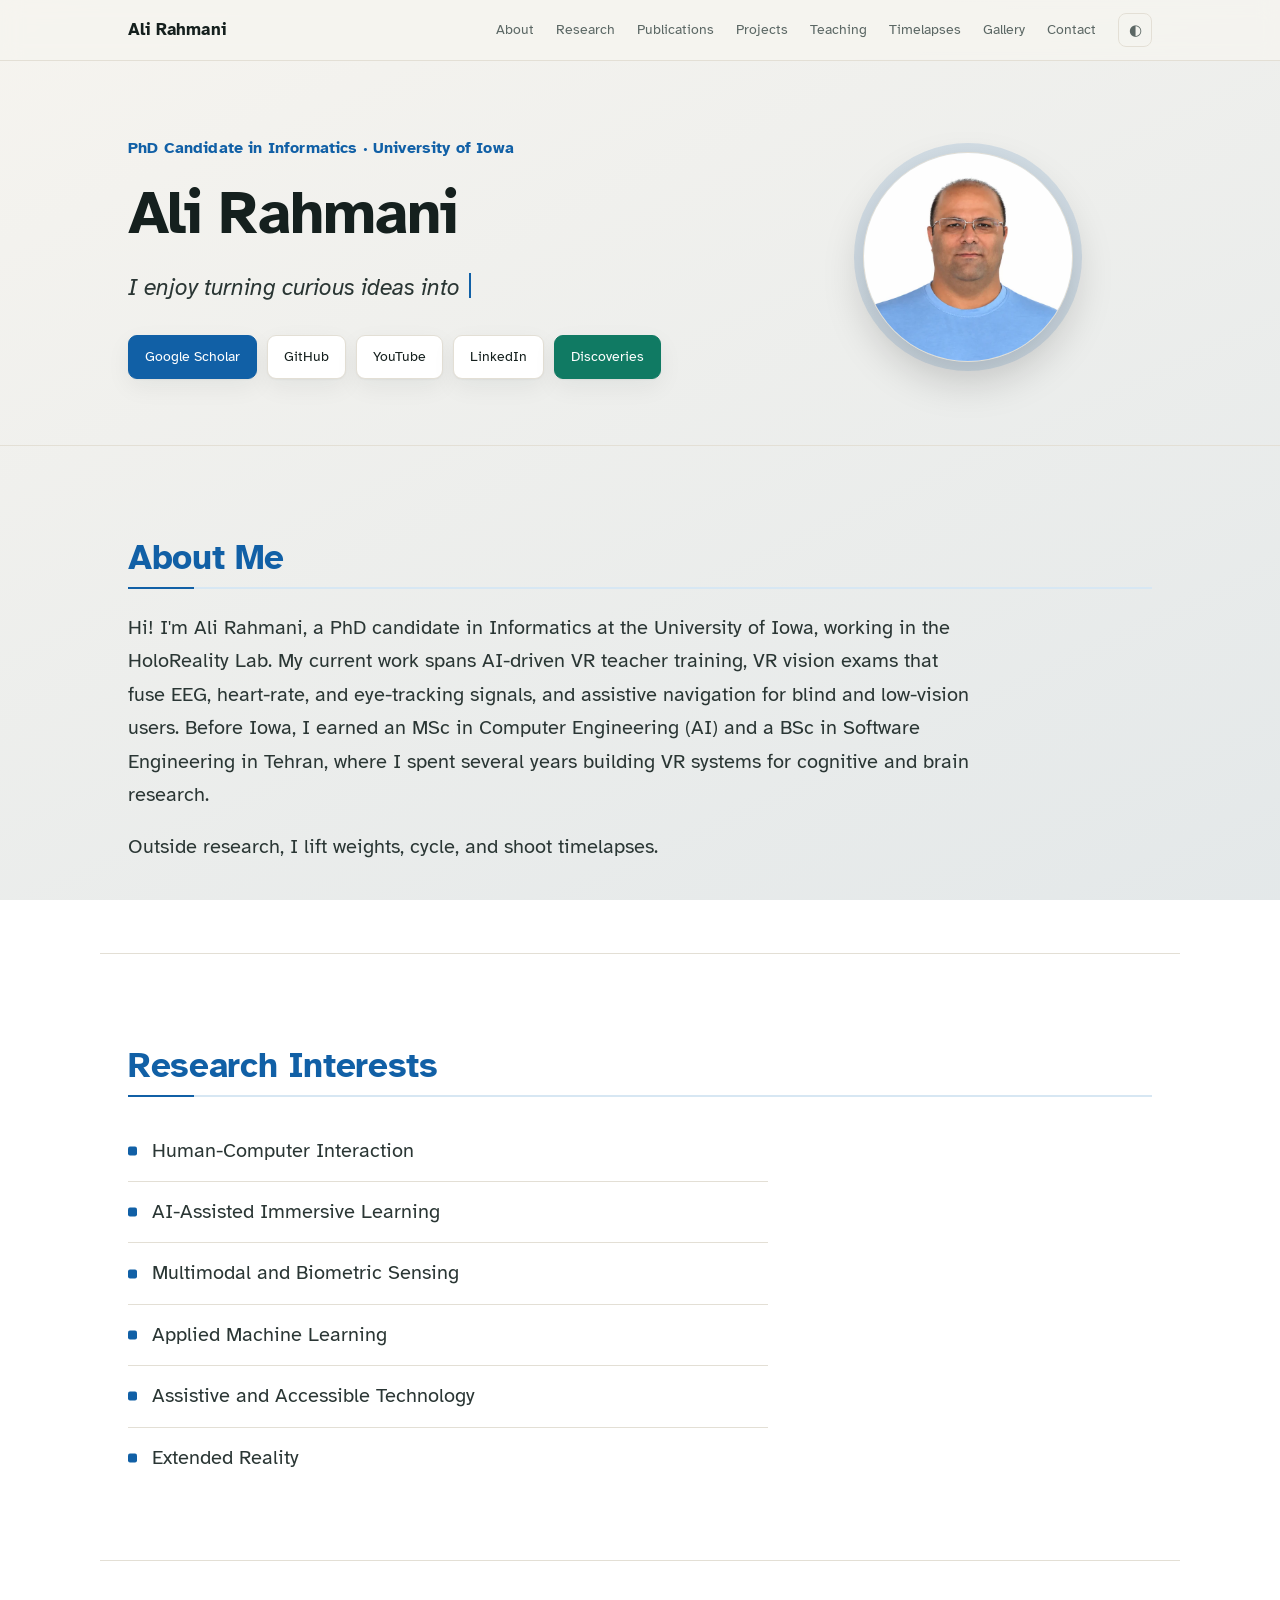
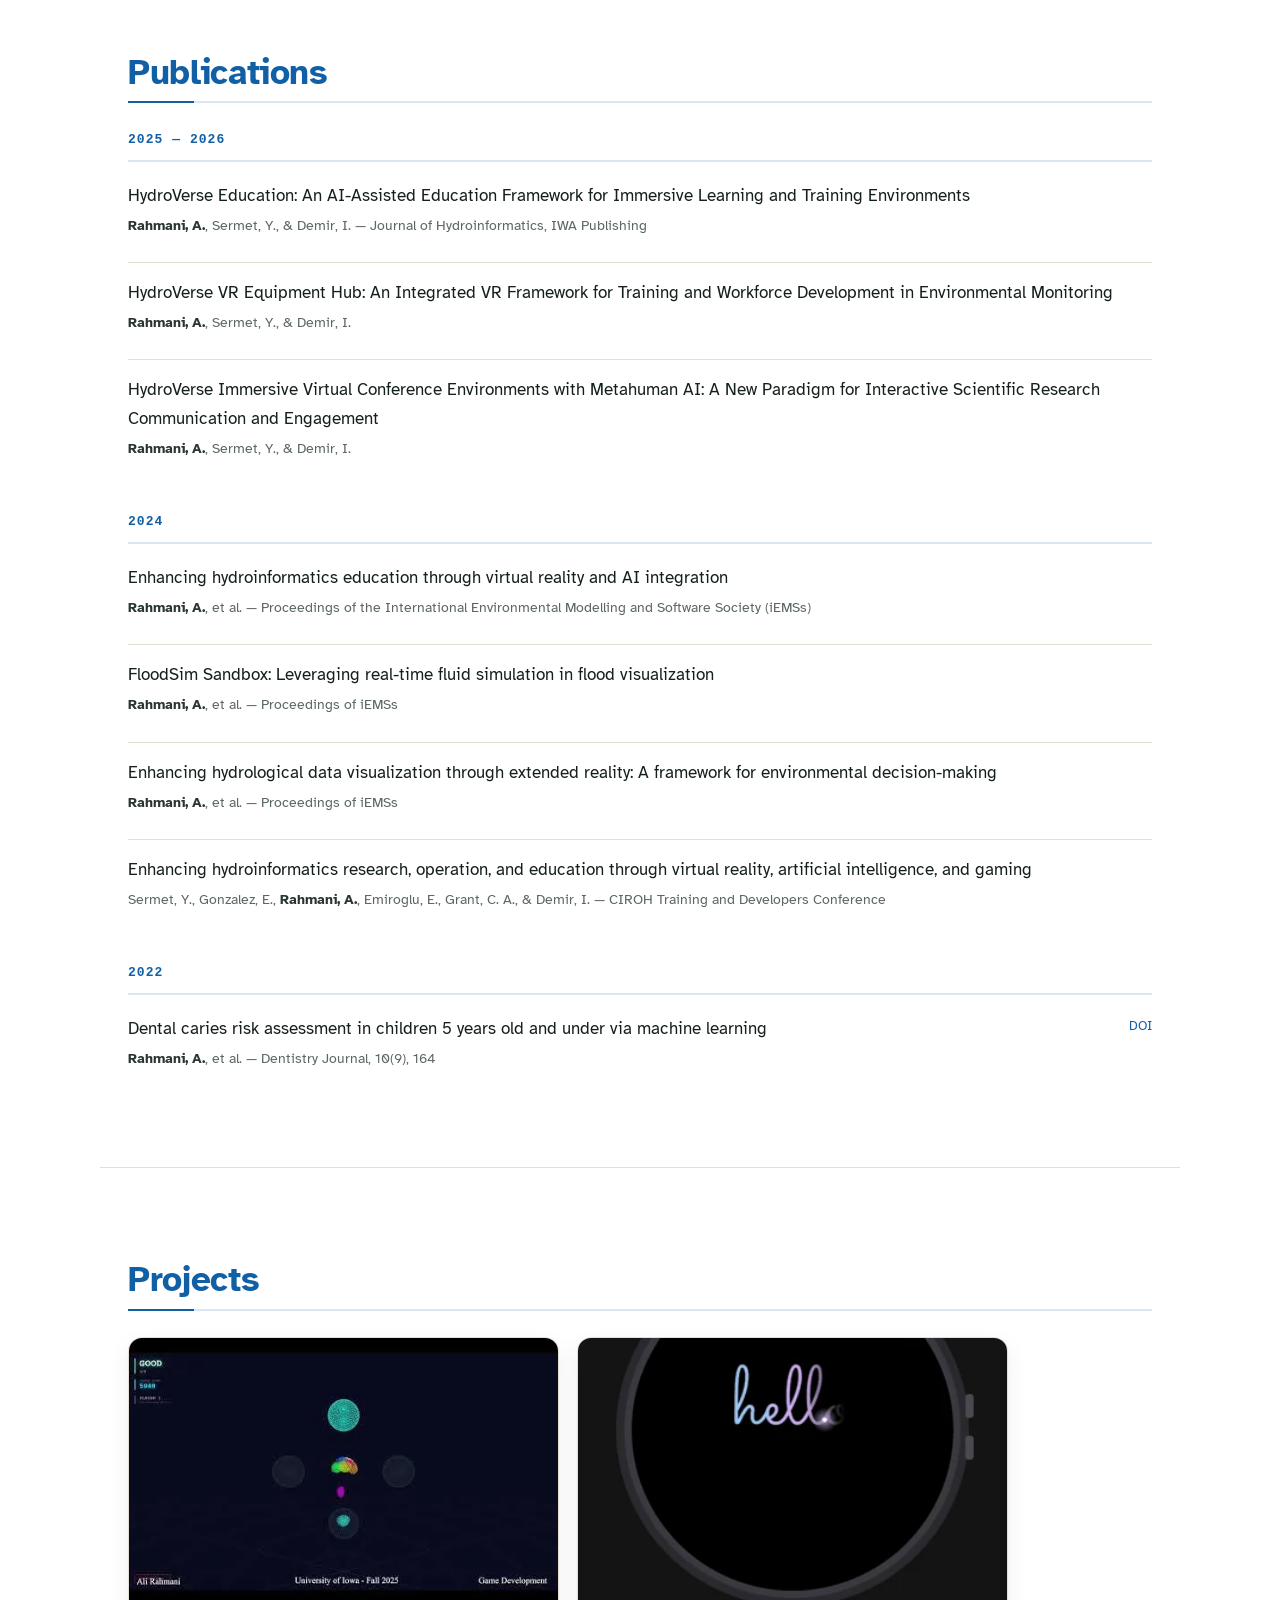
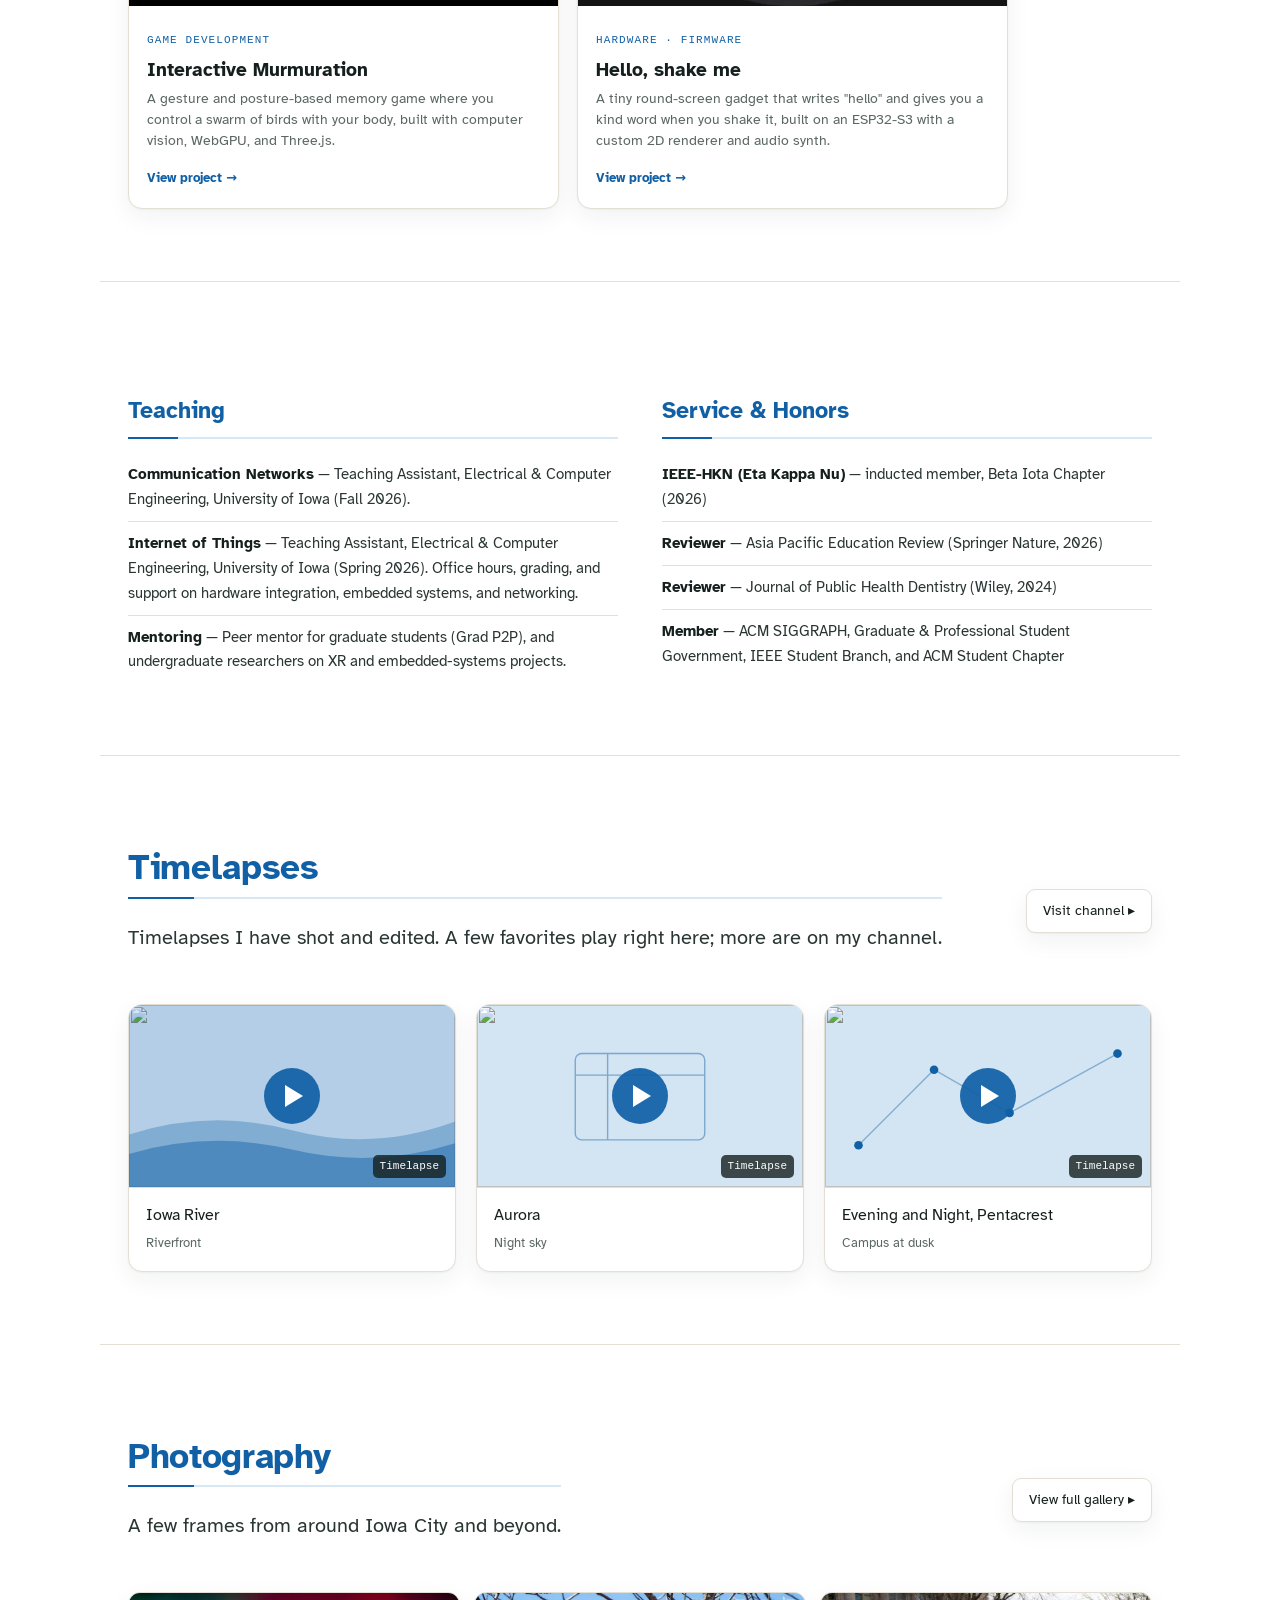
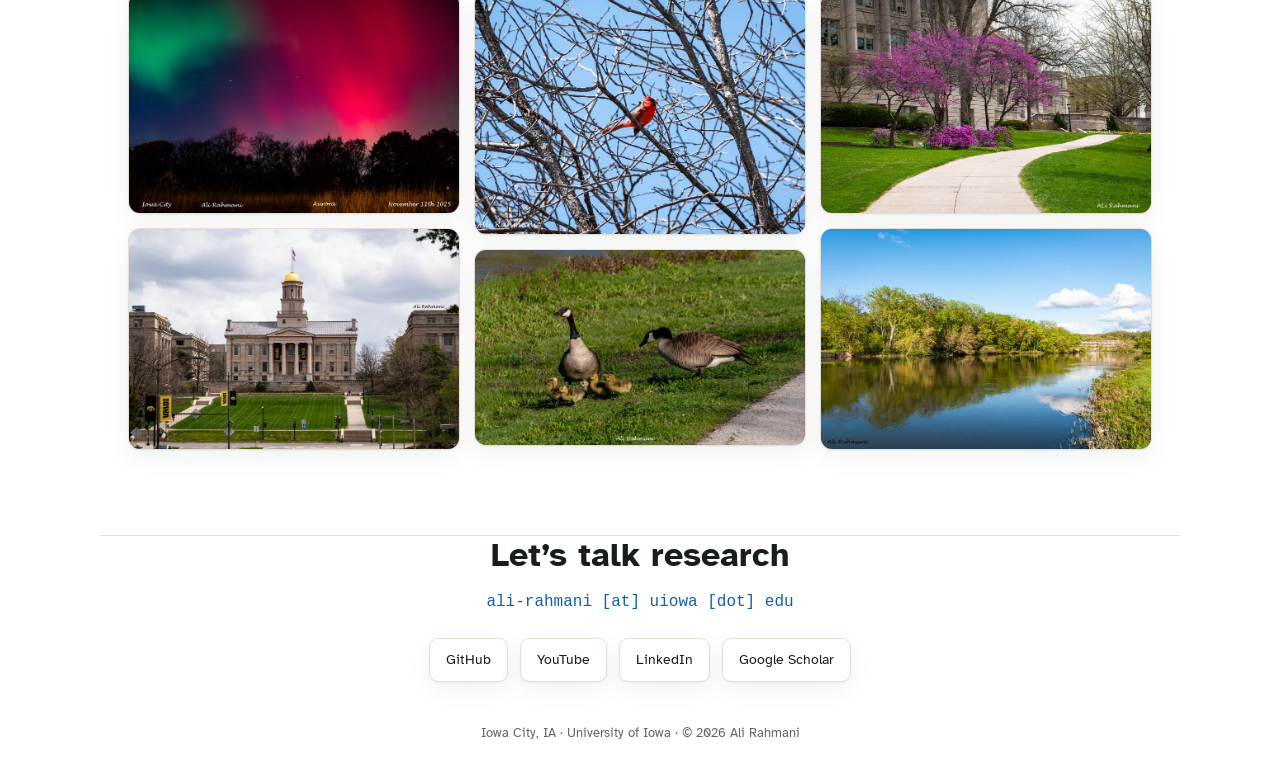
==== index.html @ 0b37c98c "Ali Rahmani — academic personal website Co-Authored-By: Claude Opus 4.8 <noreply@anthropic.com>" ====
<!DOCTYPE html>
<html lang="en" data-theme="">
<head>
  <meta charset="utf-8" />
  <meta name="viewport" content="width=device-width, initial-scale=1" />
  <title>Ali Rahmani</title>
  <meta name="description" content="Ali Rahmani, PhD student in Informatics at the University of Iowa, working on AI, extended reality (VR/AR/MR), and data science for environmental science, clinical assessment, and education." />
  <meta name="author" content="Ali Rahmani" />
  <meta property="og:title" content="Ali Rahmani — AI, Extended Reality, and Data Science" />
  <meta property="og:description" content="PhD student in Informatics at the University of Iowa. Research at the intersection of AI, XR, and data science." />
  <meta property="og:type" content="website" />
  <link rel="preconnect" href="https://www.youtube-nocookie.com" />
  <link rel="stylesheet" href="css/style.css" />
</head>
<body>
  <a class="skip" href="#about">Skip to content</a>

  <nav>
    <div class="nav-in">
      <a class="brand" href="#top">Ali Rahmani</a>
      <div class="navlinks">
        <a href="#about">About</a>
        <a href="#research">Research</a>
        <a href="#publications">Publications</a>
        <a href="#projects">Projects</a>
        <a href="#teaching">Teaching</a>
        <a href="#video">Timelapses</a>
        <a href="#photos">Gallery</a>
        <a href="#contact">Contact</a>
      </div>
      <button class="toggle" id="tg" aria-label="Toggle dark mode" title="Toggle theme">◐</button>
    </div>
  </nav>

  <header class="hero" id="top">
    <div class="hero-in">
      <div>
        <p class="eyebrow">PhD Candidate in Informatics · University of Iowa</p>
        <h1>Ali Rahmani</h1>
        <p class="thesis"><span class="typed" data-text="I enjoy turning curious ideas into technology"></span></p>
        <div class="cta">
          <a class="btn primary" href="https://scholar.google.com/citations?hl=en&user=Odh7-lAAAAAJ">Google Scholar</a>
          <a class="btn" href="https://github.com/alirahmaniq">GitHub</a>
          <a class="btn" href="https://www.youtube.com/@AliRahmaniQ">YouTube</a>
          <a class="btn" href="https://www.linkedin.com/in/alirahmaniq">LinkedIn</a>
          <a class="btn disc" href="discoveries.html">Discoveries</a>
        </div>
      </div>
      <div class="portrait">
        <div class="frame">
          <img src="assets/photo.webp" alt="Ali Rahmani" onerror="this.style.display='none';this.nextElementSibling.style.display='block'" />
          <span style="display:none">AR</span>
        </div>
      </div>
    </div>
  </header>

  <main>
  <section id="about" class="wrap">
    <h2 class="sec">About Me</h2>
    <div class="lead">
      <p>Hi! I'm Ali Rahmani, a PhD candidate in Informatics at the University of Iowa, working in the HoloReality Lab. My current work spans AI-driven VR teacher training, VR vision exams that fuse EEG, heart-rate, and eye-tracking signals, and assistive navigation for blind and low-vision users. Before Iowa, I earned an MSc in Computer Engineering (AI) and a BSc in Software Engineering in Tehran, where I spent several years building VR systems for cognitive and brain research.</p>
      <p>Outside research, I lift weights, cycle, and shoot timelapses.</p>
    </div>
  </section>

  <section id="research" class="wrap">
    <h2 class="sec">Research Interests</h2>
    <ul class="interests">
      <li>Human-Computer Interaction</li>
      <li>AI-Assisted Immersive Learning</li>
      <li>Multimodal and Biometric Sensing</li>
      <li>Applied Machine Learning</li>
      <li>Assistive and Accessible Technology</li>
      <li>Extended Reality</li>
    </ul>
  </section>

  <section id="publications" class="wrap">
    <h2 class="sec">Publications</h2>

    <div class="yeargrp">
      <div class="yr">2025 &mdash; 2026</div>
      <div class="pub">
        <div>
          <p class="t">HydroVerse Education: An AI-Assisted Education Framework for Immersive Learning and Training Environments</p>
          <p class="a"><b>Rahmani, A.</b>, Sermet, Y., &amp; Demir, I. — Journal of Hydroinformatics, IWA Publishing</p>
        </div>
        <div class="links"></div>
      </div>
      <div class="pub">
        <div>
          <p class="t">HydroVerse VR Equipment Hub: An Integrated VR Framework for Training and Workforce Development in Environmental Monitoring</p>
          <p class="a"><b>Rahmani, A.</b>, Sermet, Y., &amp; Demir, I.</p>
        </div>
        <div class="links"></div>
      </div>
      <div class="pub">
        <div>
          <p class="t">HydroVerse Immersive Virtual Conference Environments with Metahuman AI: A New Paradigm for Interactive Scientific Research Communication and Engagement</p>
          <p class="a"><b>Rahmani, A.</b>, Sermet, Y., &amp; Demir, I.</p>
        </div>
        <div class="links"></div>
      </div>
    </div>

    <div class="yeargrp">
      <div class="yr">2024</div>
      <div class="pub">
        <div>
          <p class="t">Enhancing hydroinformatics education through virtual reality and AI integration</p>
          <p class="a"><b>Rahmani, A.</b>, et al. — Proceedings of the International Environmental Modelling and Software Society (iEMSs)</p>        </div>
        <div class="links"></div>
      </div>
      <div class="pub">
        <div>
          <p class="t">FloodSim Sandbox: Leveraging real-time fluid simulation in flood visualization</p>
          <p class="a"><b>Rahmani, A.</b>, et al. — Proceedings of iEMSs</p>        </div>
        <div class="links"></div>
      </div>
      <div class="pub">
        <div>
          <p class="t">Enhancing hydrological data visualization through extended reality: A framework for environmental decision-making</p>
          <p class="a"><b>Rahmani, A.</b>, et al. — Proceedings of iEMSs</p>        </div>
        <div class="links"></div>
      </div>
      <div class="pub">
        <div>
          <p class="t">Enhancing hydroinformatics research, operation, and education through virtual reality, artificial intelligence, and gaming</p>
          <p class="a">Sermet, Y., Gonzalez, E., <b>Rahmani, A.</b>, Emiroglu, E., Grant, C. A., &amp; Demir, I. — CIROH Training and Developers Conference</p>
        </div>
        <div class="links"></div>
      </div>
    </div>

    <div class="yeargrp">
      <div class="yr">2022</div>
      <div class="pub">
        <div>
          <p class="t">Dental caries risk assessment in children 5 years old and under via machine learning</p>
          <p class="a"><b>Rahmani, A.</b>, et al. — Dentistry Journal, 10(9), 164</p>
        </div>
        <div class="links"><a href="https://doi.org/10.3390/dj10090164">DOI</a></div>
      </div>
    </div>
  </section>

  <section id="projects" class="wrap">
    <h2 class="sec">Projects</h2>
    <div class="proj-grid">
    <a class="proj-card" href="interactive-murmuration.html">
      <div class="proj-media"><img src="assets/game/cover.webp" loading="lazy" alt="Interactive Murmuration" /></div>
      <div class="proj-body">
        <span class="proj-tag">Game Development</span>
        <h3>Interactive Murmuration</h3>
        <p>A gesture and posture-based memory game where you control a swarm of birds with your body, built with computer vision, WebGPU, and Three.js.</p>
        <span class="proj-link">View project &rarr;</span>
      </div>
    </a>
    <a class="proj-card" href="hello-shake-me.html">
      <div class="proj-media"><img src="assets/hello-shake/cover.webp" loading="lazy" alt="Hello, shake me device" /></div>
      <div class="proj-body">
        <span class="proj-tag">Hardware · Firmware</span>
        <h3>Hello, shake me</h3>
        <p>A tiny round-screen gadget that writes "hello" and gives you a kind word when you shake it, built on an ESP32-S3 with a custom 2D renderer and audio synth.</p>
        <span class="proj-link">View project &rarr;</span>
      </div>
    </a>
    </div>
  </section>

  <section id="teaching" class="wrap">
    <div class="two">
      <div class="mini">
        <h3>Teaching</h3>
        <ul>
          <li><b>Communication Networks</b> — Teaching Assistant, Electrical &amp; Computer Engineering, University of Iowa (Fall 2026).</li>
          <li><b>Internet of Things</b> — Teaching Assistant, Electrical &amp; Computer Engineering, University of Iowa (Spring 2026). Office hours, grading, and support on hardware integration, embedded systems, and networking.</li>
          <li><b>Mentoring</b> — Peer mentor for graduate students (Grad P2P), and undergraduate researchers on XR and embedded-systems projects.</li>
        </ul>
      </div>
      <div class="mini">
        <h3>Service &amp; Honors</h3>
        <ul>
          <li><b>IEEE-HKN (Eta Kappa Nu)</b> — inducted member, Beta Iota Chapter (2026)</li>
          <li><b>Reviewer</b> — Asia Pacific Education Review (Springer Nature, 2026)</li>
          <li><b>Reviewer</b> — Journal of Public Health Dentistry (Wiley, 2024)</li>
          <li><b>Member</b> — ACM SIGGRAPH, Graduate &amp; Professional Student Government, IEEE Student Branch, and ACM Student Chapter</li>
        </ul>
      </div>
    </div>
  </section>

  <section id="video" class="wrap">
    <div class="vidhead">
      <div>
        <h2 class="sec">Timelapses</h2>
        <p class="lead" style="margin-top:8px">Timelapses I have shot and edited. A few favorites play right here; more are on my channel.</p>
      </div>
      <a class="btn" href="https://www.youtube.com/@AliRahmaniQ" style="align-self:center">Visit channel &#9656;</a>
    </div>
    <!--
      Each .vid has data-yt="YOUTUBE_ID"; js/main.js loads the video's thumbnail and,
      on click, plays it inline. To add or swap a video, change the data-yt id (the
      11-char id after watch?v= in a video URL) and the .vt / .vm labels.
    -->
    <div class="vids" id="vids">
      <div class="vid" data-yt="K0D6E_2sdr0">
        <div class="vthumb"><svg viewBox="0 0 300 169" preserveAspectRatio="none" aria-hidden="true"><rect width="300" height="169" fill="#1160A6" opacity=".16"/><path d="M0 120 Q 75 96 150 116 T 300 108 V169 H0Z" fill="#1160A6" opacity=".3"/><path d="M0 138 Q 75 116 150 134 T 300 128 V169 H0Z" fill="#1160A6" opacity=".45"/></svg><span class="play" aria-hidden="true"></span><span class="dur">Timelapse</span></div>
        <div class="vb"><p class="vt">Iowa River</p><p class="vm">Riverfront</p></div>
      </div>
      <div class="vid" data-yt="RtuOB4dztaQ">
        <div class="vthumb"><svg viewBox="0 0 300 169" aria-hidden="true"><g fill="none" stroke="#1160A6" stroke-width="1.3" opacity=".45"><rect x="90" y="45" width="120" height="80" rx="6"/><path d="M90 65 H210 M120 45 V125"/></g><circle cx="150" cy="85" r="5" fill="#1160A6"/></svg><span class="play" aria-hidden="true"></span><span class="dur">Timelapse</span></div>
        <div class="vb"><p class="vt">Aurora</p><p class="vm">Night sky</p></div>
      </div>
      <div class="vid" data-yt="o64CmghLx9E">
        <div class="vthumb"><svg viewBox="0 0 300 169" aria-hidden="true"><g stroke="#1160A6" opacity=".4" stroke-width="1.3" fill="none"><path d="M30 130 L100 60 L170 100 L270 45"/></g><g fill="#1160A6"><circle cx="30" cy="130" r="4"/><circle cx="100" cy="60" r="4"/><circle cx="170" cy="100" r="4"/><circle cx="270" cy="45" r="4"/></g></svg><span class="play" aria-hidden="true"></span><span class="dur">Timelapse</span></div>
        <div class="vb"><p class="vt">Evening and Night, Pentacrest</p><p class="vm">Campus at dusk</p></div>
      </div>
    </div>
  </section>

  <section id="photos" class="wrap">
    <div class="vidhead">
      <div>
        <h2 class="sec">Photography</h2>
        <p class="lead" style="margin-top:8px">A few frames from around Iowa City and beyond.</p>
      </div>
      <a class="btn" href="gallery.html" style="align-self:center">View full gallery &#9656;</a>
    </div>
    <div class="photo-grid">
      <a data-full="assets/gallery/large/ALI_1208.webp"><img src="assets/gallery/thumb/ALI_1208.webp" loading="lazy" alt="Aurora over Iowa City" /></a>
      <a data-full="assets/gallery/large/ALI_8202.webp"><img src="assets/gallery/thumb/ALI_8202.webp" loading="lazy" alt="The Old Capitol under a dramatic sky" /></a>
      <a data-full="assets/gallery/large/ALI_8039.webp"><img src="assets/gallery/thumb/ALI_8039.webp" loading="lazy" alt="A red cardinal in a bare tree" /></a>
      <a data-full="assets/gallery/large/ALI_9355.webp"><img src="assets/gallery/thumb/ALI_9355.webp" loading="lazy" alt="A goose family with goslings" /></a>
      <a data-full="assets/gallery/large/ALI_8265.webp"><img src="assets/gallery/thumb/ALI_8265.webp" loading="lazy" alt="A campus path lined with spring blossoms" /></a>
      <a data-full="assets/gallery/large/ALI_9473.webp"><img src="assets/gallery/thumb/ALI_9473.webp" loading="lazy" alt="A river reflection under a blue sky" /></a>
    </div>
  </section>
  </main>

  <footer id="contact" class="wrap">
    <h2>Let&rsquo;s talk research</h2>
    <span class="em">ali-rahmani [at] uiowa [dot] edu</span>
    <div class="social">
      <a class="btn" href="https://github.com/alirahmaniq">GitHub</a>
      <a class="btn" href="https://www.youtube.com/@AliRahmaniQ">YouTube</a>
      <a class="btn" href="https://www.linkedin.com/in/alirahmaniq">LinkedIn</a>
      <a class="btn" href="https://scholar.google.com/citations?hl=en&user=Odh7-lAAAAAJ">Google Scholar</a>
    </div>
    <p class="foot-note">Iowa City, IA · University of Iowa · © <span id="yr">2026</span> Ali Rahmani</p>
  </footer>

  <script src="js/main.js"></script>
</body>
</html>
---- css/style.css ----
@font-face{font-family:'Atkinson Hyperlegible';font-style:normal;font-weight:400;font-display:swap;
  src:url('../assets/fonts/atkinson-hyperlegible-latin-400-normal.woff2') format('woff2')}
@font-face{font-family:'Atkinson Hyperlegible';font-style:normal;font-weight:700;font-display:swap;
  src:url('../assets/fonts/atkinson-hyperlegible-latin-700-normal.woff2') format('woff2')}
@font-face{font-family:'Atkinson Hyperlegible';font-style:italic;font-weight:400;font-display:swap;
  src:url('../assets/fonts/atkinson-hyperlegible-latin-400-italic.woff2') format('woff2')}
@font-face{font-family:'Atkinson Hyperlegible';font-style:italic;font-weight:700;font-display:swap;
  src:url('../assets/fonts/atkinson-hyperlegible-latin-700-italic.woff2') format('woff2')}

:root{
  --paper:#F6F4EF; --paper-2:#FBFAF6; --ink:#15201E; --ink-soft:#2A3634;
  --muted:#5B6764; --accent:#1160A6; --accent-2:#0C4B82; --wash:#D7E7F3;
  --green:#1160A6; --green-2:#0C4B82; --green-soft:#D3E4F2;
  --line:#E3DFD5; --card:#FFFFFF;
  --shadow:0 1px 2px rgba(21,32,30,.04),0 8px 24px rgba(21,32,30,.06);
  --serif:'Atkinson Hyperlegible','Iowan Old Style',Palatino,Georgia,serif;
  --sans:'Atkinson Hyperlegible',system-ui,-apple-system,'Segoe UI',Roboto,Helvetica,Arial,sans-serif;
  --mono:'SFMono-Regular',ui-monospace,'Cascadia Mono','Consolas',monospace;
  --maxw:1080px;
}
@media (prefers-color-scheme:dark){
  :root{--paper:#0E1514;--paper-2:#131C1A;--ink:#EDEAE2;--ink-soft:#CBD3D0;
    --muted:#8F9C98;--accent:#57B3EC;--accent-2:#84CBF3;--wash:#12324B;--green:#57B3EC;--green-2:#84CBF3;--green-soft:#12324B;
    --line:#22302D;--card:#141E1C;--shadow:0 1px 2px rgba(0,0,0,.3),0 10px 30px rgba(0,0,0,.35);}
}
:root[data-theme="dark"]{--paper:#0E1514;--paper-2:#131C1A;--ink:#EDEAE2;--ink-soft:#CBD3D0;
  --muted:#8F9C98;--accent:#57B3EC;--accent-2:#84CBF3;--wash:#12324B;--green:#57B3EC;--green-2:#84CBF3;--green-soft:#12324B;
  --line:#22302D;--card:#141E1C;--shadow:0 1px 2px rgba(0,0,0,.3),0 10px 30px rgba(0,0,0,.35);}
:root[data-theme="light"]{--paper:#F6F4EF;--paper-2:#FBFAF6;--ink:#15201E;--ink-soft:#2A3634;
  --muted:#5B6764;--accent:#1160A6;--accent-2:#0C4B82;--wash:#D7E7F3;--green:#1160A6;--green-2:#0C4B82;--green-soft:#D3E4F2;
  --line:#E3DFD5;--card:#FFFFFF;--shadow:0 1px 2px rgba(21,32,30,.04),0 8px 24px rgba(21,32,30,.06);}

*{box-sizing:border-box}
html{scroll-behavior:smooth}
body{margin:0;color:var(--ink);font-family:var(--sans);
  background:linear-gradient(155deg,var(--paper) 0%,color-mix(in srgb,var(--accent) 8%,var(--paper)) 100%) fixed no-repeat;
  line-height:1.72;font-size:18px;-webkit-font-smoothing:antialiased;transition:background .3s,color .3s}
/* offset anchored sections so headings clear the sticky nav */
section[id],header[id]{scroll-margin-top:82px}
a{color:inherit}
img{max-width:100%}
h1,h2,h3{font-family:var(--serif);font-weight:600;line-height:1.15;text-wrap:balance;margin:0}
.wrap{max-width:var(--maxw);margin:0 auto;padding:0 28px}
.eyebrow{font-family:var(--sans);font-size:14px;letter-spacing:.01em;text-transform:none;
  font-weight:700;color:var(--accent);margin:0 0 12px}
/* hero affiliation line: slightly larger */
.hero .eyebrow{font-size:16px;margin:0 0 16px}
.skip{position:absolute;left:-9999px;top:0;background:var(--accent);color:#fff;padding:10px 16px;border-radius:0 0 8px 0;z-index:50}
.skip:focus{left:0}
a:focus-visible,button:focus-visible{outline:2px solid var(--accent);outline-offset:2px;border-radius:6px}

/* nav */
nav{position:sticky;top:0;z-index:20;backdrop-filter:blur(10px);
  background:color-mix(in srgb,var(--paper) 82%,transparent);border-bottom:1px solid var(--line)}
.nav-in{max-width:var(--maxw);margin:0 auto;padding:13px 28px;display:flex;align-items:center;gap:22px}
.brand{font-family:var(--serif);font-weight:600;font-size:17px;margin-right:auto;letter-spacing:.01em;text-decoration:none}
.navlinks{display:flex;gap:22px}
.navlinks a{font-size:14px;color:var(--muted);text-decoration:none;transition:color .2s}
.navlinks a:hover{color:var(--accent)}
.toggle{background:none;border:1px solid var(--line);color:var(--muted);border-radius:8px;
  width:34px;height:34px;cursor:pointer;font-size:15px;display:grid;place-items:center;transition:.2s}
.toggle:hover{border-color:var(--accent);color:var(--accent)}
@media(max-width:720px){.navlinks{display:none}}

/* hero */
header.hero{position:relative;overflow:hidden;border-bottom:1px solid var(--line)}
.hero-in{position:relative;display:grid;grid-template-columns:1.5fr .9fr;gap:44px;align-items:center;
  padding:74px 28px 66px;max-width:var(--maxw);margin:0 auto}
.hero h1{font-size:clamp(38px,6vw,60px);letter-spacing:-.015em}
.thesis{font-size:clamp(19px,2.4vw,23px);color:var(--ink-soft);margin:20px 0 8px;max-width:34ch;font-family:var(--serif);font-style:italic;min-height:2.6em}
.thesis .caret::after{content:"";display:inline-block;width:2px;height:1.05em;background:var(--accent);
  margin-left:3px;vertical-align:-3px;animation:blink 1s step-end infinite}
@keyframes blink{50%{opacity:0}}
.affil{color:var(--muted);font-size:15.5px;margin:16px 0 26px;max-width:46ch}
.cta{display:flex;flex-wrap:wrap;gap:10px}
.btn{display:inline-flex;align-items:center;gap:8px;padding:9px 16px;border-radius:9px;
  font-size:14px;text-decoration:none;border:1px solid var(--line);color:var(--ink);
  background:var(--card);transition:.2s;box-shadow:var(--shadow);cursor:pointer}
.btn:hover{border-color:var(--accent);color:var(--accent);transform:translateY(-1px)}
.btn.primary{background:var(--accent);color:#fff;border-color:var(--accent)}
.btn.primary:hover{background:var(--accent-2);color:#fff}
.btn.disc{background:#107a63;color:#fff;border-color:#107a63}
.btn.disc:hover{background:#0b5f4d;color:#fff;border-color:#0b5f4d}
.portrait{justify-self:center;position:relative}
.portrait .frame{width:210px;height:210px;border-radius:50%;background:var(--wash);
  border:1px solid var(--line);display:grid;place-items:center;overflow:hidden;
  box-shadow:0 0 0 9px color-mix(in srgb,var(--accent) 13%,transparent),0 18px 42px rgba(0,0,0,.18)}
.portrait .frame img{width:100%;height:100%;object-fit:cover}
.portrait .frame span{font-family:var(--serif);font-size:60px;color:var(--accent);font-weight:600}
.coord{position:absolute;font-family:var(--mono);font-size:11px;color:var(--muted);
  background:var(--card);border:1px solid var(--line);border-radius:6px;padding:3px 7px;box-shadow:var(--shadow)}
.coord.a{top:-6px;right:2px}.coord.b{bottom:8px;left:-18px}
@media(max-width:820px){.hero-in{grid-template-columns:1fr;gap:30px}.portrait{justify-self:start;order:-1}}

/* sections (section.wrap needed to beat .wrap's padding) */
section{border-bottom:1px solid var(--line)}
section.wrap{padding:92px 28px 72px}
.lead{font-size:19.5px;max-width:65ch;color:var(--ink-soft)}
.lead p{margin:0 0 18px}
h2.sec{font-size:clamp(28px,3.7vw,35px);margin-bottom:22px;letter-spacing:-.01em;color:var(--accent);
  padding-bottom:8px;border-bottom:2px solid var(--wash);position:relative}
h2.sec::after{content:"";position:absolute;left:0;bottom:-2px;width:66px;height:2px;background:var(--accent)}

/* research interests list */
.interests{list-style:none;margin:24px 0 0;padding:0;max-width:640px}
.interests li{font-size:20px;color:var(--ink-soft);padding:13px 0 13px 24px;position:relative;
  border-bottom:1px solid var(--line)}
.interests li:last-child{border-bottom:none}
.interests li::before{content:"";position:absolute;left:0;top:50%;transform:translateY(-50%);
  width:9px;height:9px;border-radius:2px;background:var(--accent)}
.funder{margin-top:30px;display:flex;gap:14px;align-items:flex-start;padding:18px 20px;
  background:var(--paper-2);border:1px solid var(--line);border-left:3px solid var(--accent);border-radius:0 10px 10px 0}
.funder .k{font-family:var(--mono);font-size:11px;letter-spacing:.12em;text-transform:uppercase;color:var(--accent);margin-bottom:4px}
.funder .v{font-size:15px;color:var(--ink-soft)}

/* project cards */
.cards{display:grid;grid-template-columns:repeat(auto-fit,minmax(258px,1fr));gap:20px;margin-top:30px}
.card{background:var(--card);border:1px solid var(--line);border-radius:14px;overflow:hidden;
  box-shadow:var(--shadow);transition:.25s;display:flex;flex-direction:column}
.card:hover{transform:translateY(-3px);border-color:var(--accent)}
.thumb{height:132px;background:var(--green-soft);position:relative;overflow:hidden;border-bottom:1px solid var(--line)}
.thumb svg{position:absolute;inset:0;width:100%;height:100%}
.thumb img{position:absolute;inset:0;width:100%;height:100%;object-fit:cover}
.card .body{padding:17px 19px 20px}
.card .tag{font-family:var(--mono);font-size:10.5px;letter-spacing:.1em;text-transform:uppercase;color:var(--accent)}
.card h3{font-size:19px;margin:7px 0 8px}
.card p{margin:0;font-size:14.5px;color:var(--muted);line-height:1.55}

/* video */
.vidhead{display:flex;align-items:flex-end;justify-content:space-between;gap:20px;flex-wrap:wrap}
.vids{display:grid;grid-template-columns:repeat(auto-fit,minmax(280px,1fr));gap:20px;margin-top:30px}
.vid{display:block;text-decoration:none;color:inherit;border-radius:14px;overflow:hidden;
  border:1px solid var(--line);background:var(--card);box-shadow:var(--shadow);transition:.25s}
.vid:hover{transform:translateY(-3px);border-color:var(--accent)}
.vthumb{aspect-ratio:16/9;position:relative;overflow:hidden;border-bottom:1px solid var(--line);cursor:pointer;background:var(--green-soft)}
.vthumb svg,.vthumb img,.vthumb iframe{position:absolute;inset:0;width:100%;height:100%;border:0}
.vthumb img{object-fit:cover}
.play{position:absolute;left:50%;top:50%;transform:translate(-50%,-50%);width:56px;height:56px;
  border-radius:50%;background:rgba(17,96,166,.92);display:grid;place-items:center;transition:.2s}
.vid:hover .play{transform:translate(-50%,-50%) scale(1.08)}
.play::after{content:"";border-style:solid;border-width:11px 0 11px 18px;
  border-color:transparent transparent transparent #fff;margin-left:4px}
.dur{position:absolute;right:9px;bottom:9px;font-family:var(--mono);font-size:11px;color:#fff;
  background:rgba(21,32,30,.8);padding:2px 7px;border-radius:5px}
.vid .vb{padding:14px 17px 17px}
.vid .vt{font-size:15.5px;font-weight:500;margin:0 0 3px}
.vid .vm{font-size:13px;color:var(--muted);margin:0}

/* publications */
.yeargrp{margin-top:26px}
.yeargrp .yr{font-family:var(--mono);font-size:13px;color:var(--accent);letter-spacing:.08em;font-weight:700;
  padding-bottom:8px;border-bottom:2px solid var(--wash);margin-bottom:4px}
.pub{display:grid;grid-template-columns:1fr auto;gap:18px;padding:16px 0;border-bottom:1px solid var(--line);align-items:start}
.pub:last-child{border-bottom:none}
.pub .t{font-size:16.5px;font-weight:500;color:var(--ink);margin:0 0 4px}
.pub .a{font-size:14px;color:var(--muted);margin:0 0 8px}
.pub .a b{color:var(--ink-soft);font-weight:600}
.badges{display:flex;flex-wrap:wrap;gap:7px}
.badge{font-size:11.5px;font-family:var(--mono);padding:3px 9px;border-radius:6px;
  background:var(--wash);color:var(--accent-2);white-space:nowrap}
.badge.st{background:transparent;border:1px solid var(--line);color:var(--muted)}
.pub .links{display:flex;gap:12px;align-items:center;justify-self:end}
.pub .links a{font-size:13px;color:var(--accent);text-decoration:none;white-space:nowrap}
.pub .links a:hover{text-decoration:underline}
@media(max-width:640px){.pub{grid-template-columns:1fr}.pub .links{justify-self:start}}

/* two-col */
.two{display:grid;grid-template-columns:1fr 1fr;gap:44px;margin-top:24px}
@media(max-width:720px){.two{grid-template-columns:1fr;gap:32px}}
.mini h3{font-size:23px;margin-bottom:14px;color:var(--accent);padding-bottom:12px;
  border-bottom:2px solid var(--wash);position:relative}
.mini h3::after{content:"";position:absolute;left:0;bottom:-2px;width:50px;height:2px;background:var(--accent)}
.mini ul{margin:0;padding-left:0;list-style:none}
.mini li{padding:9px 0;border-bottom:1px solid var(--line);font-size:14.5px;color:var(--ink-soft)}
.mini li:last-child{border-bottom:none}
.mini li b{color:var(--ink);font-weight:600}

/* contact / footer */
footer{padding:60px 0 46px;text-align:center}
footer h2{font-size:clamp(26px,4vw,34px)}
footer .em{font-family:var(--mono);font-size:16px;color:var(--accent);margin:14px 0 22px;display:inline-block;text-decoration:none}
.social{display:flex;gap:12px;justify-content:center;flex-wrap:wrap}
.foot-note{margin-top:40px;font-size:13px;color:var(--muted)}

/* projects (home) — two-up card grid */
.proj-grid{display:grid;grid-template-columns:repeat(2,1fr);gap:18px;margin-top:26px;max-width:880px}
.proj-card{display:flex;flex-direction:column;text-decoration:none;color:inherit;
  background:var(--card);border:1px solid var(--line);border-radius:14px;overflow:hidden;box-shadow:var(--shadow);
  transition:transform .25s ease,border-color .25s ease}
.proj-card:hover{transform:translateY(-3px);border-color:var(--accent)}
.proj-media{position:relative;overflow:hidden;background:var(--wash);aspect-ratio:16/10}
.proj-media img{width:100%;height:100%;object-fit:cover;display:block;transition:transform .35s ease}
.proj-card:hover .proj-media img{transform:scale(1.04)}
.proj-body{padding:16px 18px}
.proj-tag{font-family:var(--mono);font-size:11px;letter-spacing:.1em;text-transform:uppercase;color:var(--accent)}
.proj-body h3{font-size:19px;margin:7px 0 7px;color:var(--ink)}
.proj-body p{margin:0 0 10px;font-size:14px;color:var(--muted);line-height:1.5}
.proj-link{font-size:13px;font-weight:700;color:var(--accent)}
@media(max-width:620px){.proj-grid{grid-template-columns:1fr}}

/* photo gallery */
.photo-grid{columns:3 260px;column-gap:14px;margin-top:30px}
.photo-grid a{display:block;margin:0 0 14px;break-inside:avoid;border-radius:12px;overflow:hidden;
  border:1px solid var(--line);box-shadow:var(--shadow);cursor:zoom-in;position:relative;background:var(--green-soft)}
.photo-grid img{display:block;width:100%;height:auto;transition:transform .35s ease,opacity .3s ease}
.photo-grid a:hover img{transform:scale(1.04)}
.photo-grid a::after{content:"";position:absolute;inset:0;background:var(--accent);opacity:0;transition:opacity .3s}
.photo-grid a:hover::after{opacity:.06}
@media(max-width:560px){.photo-grid{columns:2 150px}}

/* lightbox */
.lightbox{position:fixed;inset:0;z-index:60;display:none;align-items:center;justify-content:center;
  background:rgba(10,16,20,.92);backdrop-filter:blur(4px);padding:24px}
.lightbox.open{display:flex}
.lightbox img{max-width:94vw;max-height:88vh;border-radius:8px;box-shadow:0 20px 60px rgba(0,0,0,.5)}
.lb-btn{position:absolute;background:rgba(255,255,255,.12);color:#fff;border:1px solid rgba(255,255,255,.25);
  width:48px;height:48px;border-radius:50%;font-size:22px;cursor:pointer;display:grid;place-items:center;transition:.2s}
.lb-btn:hover{background:rgba(255,255,255,.25)}
.lb-close{top:20px;right:20px}
.lb-prev{left:20px;top:50%;transform:translateY(-50%)}
.lb-next{right:20px;top:50%;transform:translateY(-50%)}
.lb-count{position:absolute;bottom:20px;left:0;right:0;text-align:center;color:rgba(255,255,255,.8);
  font-family:var(--mono);font-size:13px}
@media(max-width:560px){.lb-prev{left:8px}.lb-next{right:8px}.lb-btn{width:42px;height:42px}}

/* gallery page header */
.gallery-hero{padding:44px 0 0}
.gallery-hero .back{font-size:14px;color:var(--accent);text-decoration:none;font-weight:700}
.gallery-hero .back:hover{text-decoration:underline}

@media (prefers-reduced-motion:reduce){
  *{transition:none !important;scroll-behavior:auto !important}
  .btn:hover,.card:hover,.vid:hover{transform:none}
  .photo-grid a:hover img{transform:none}
}
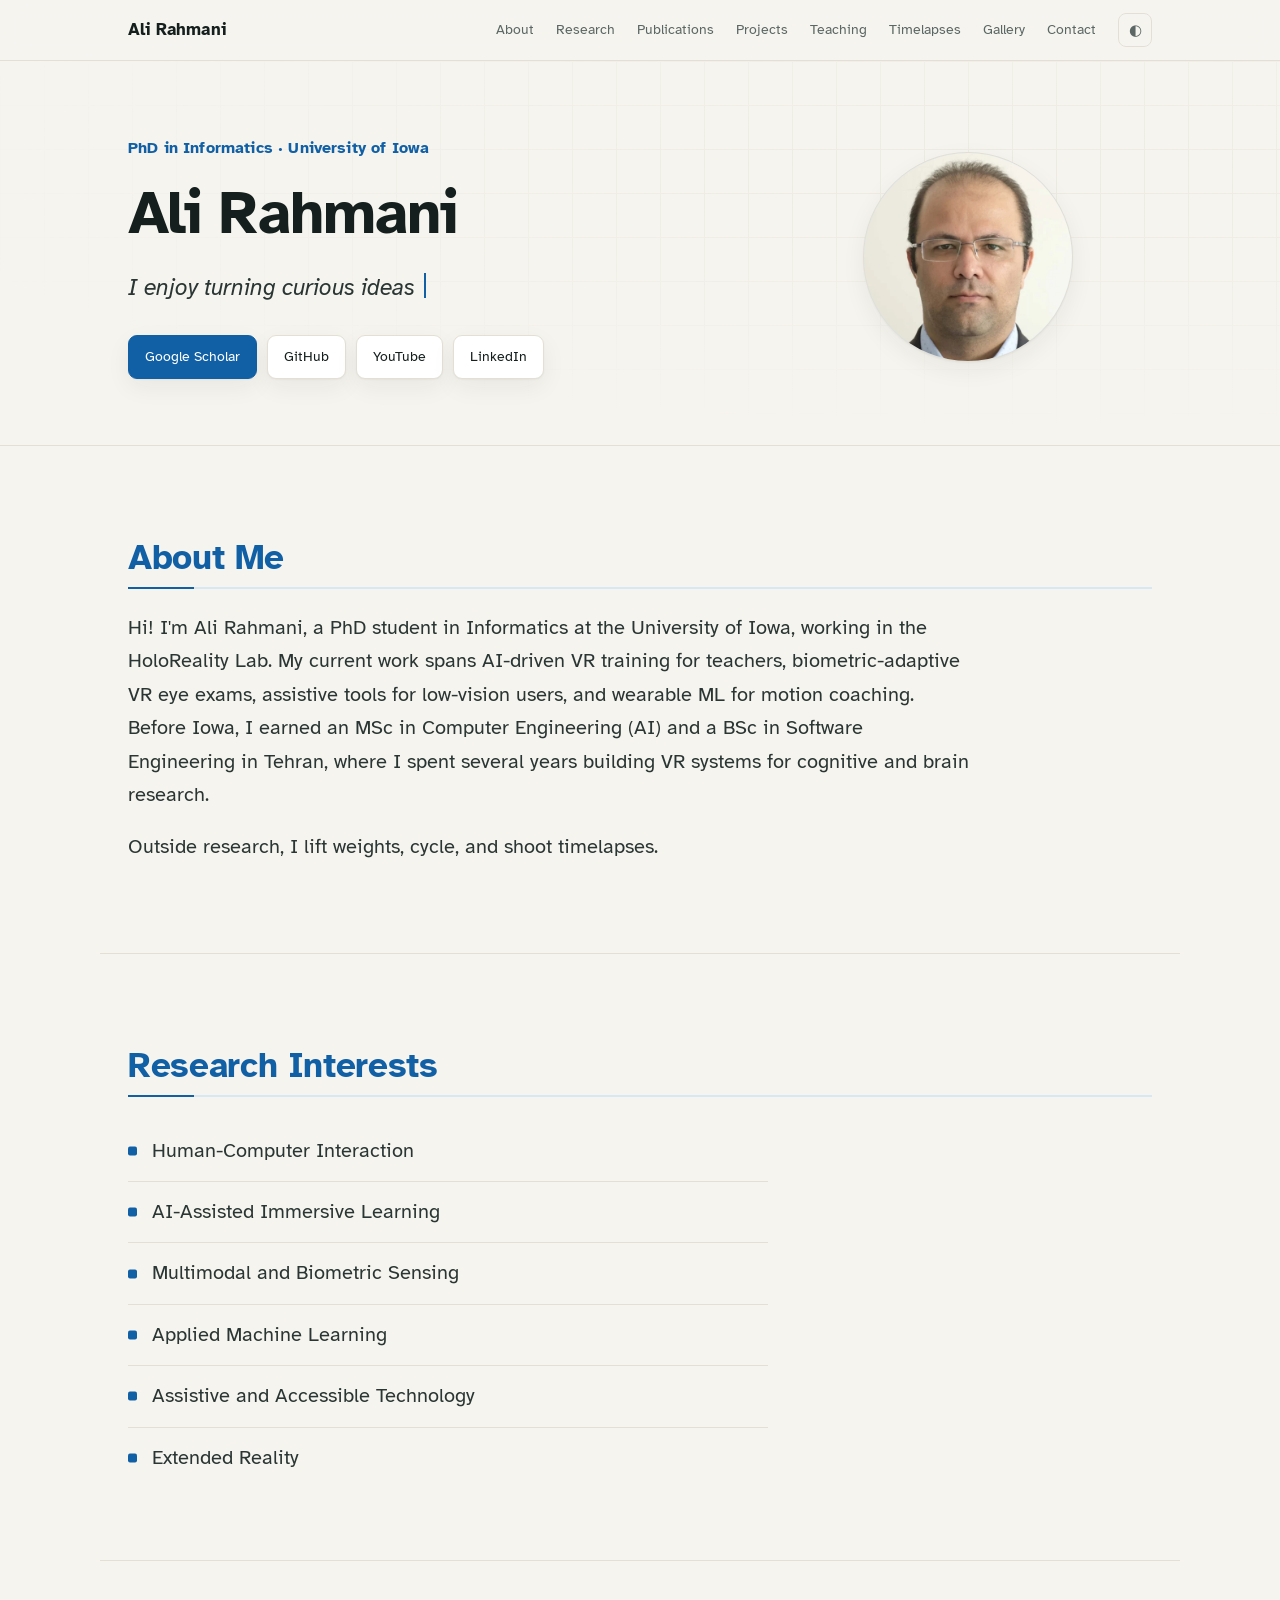
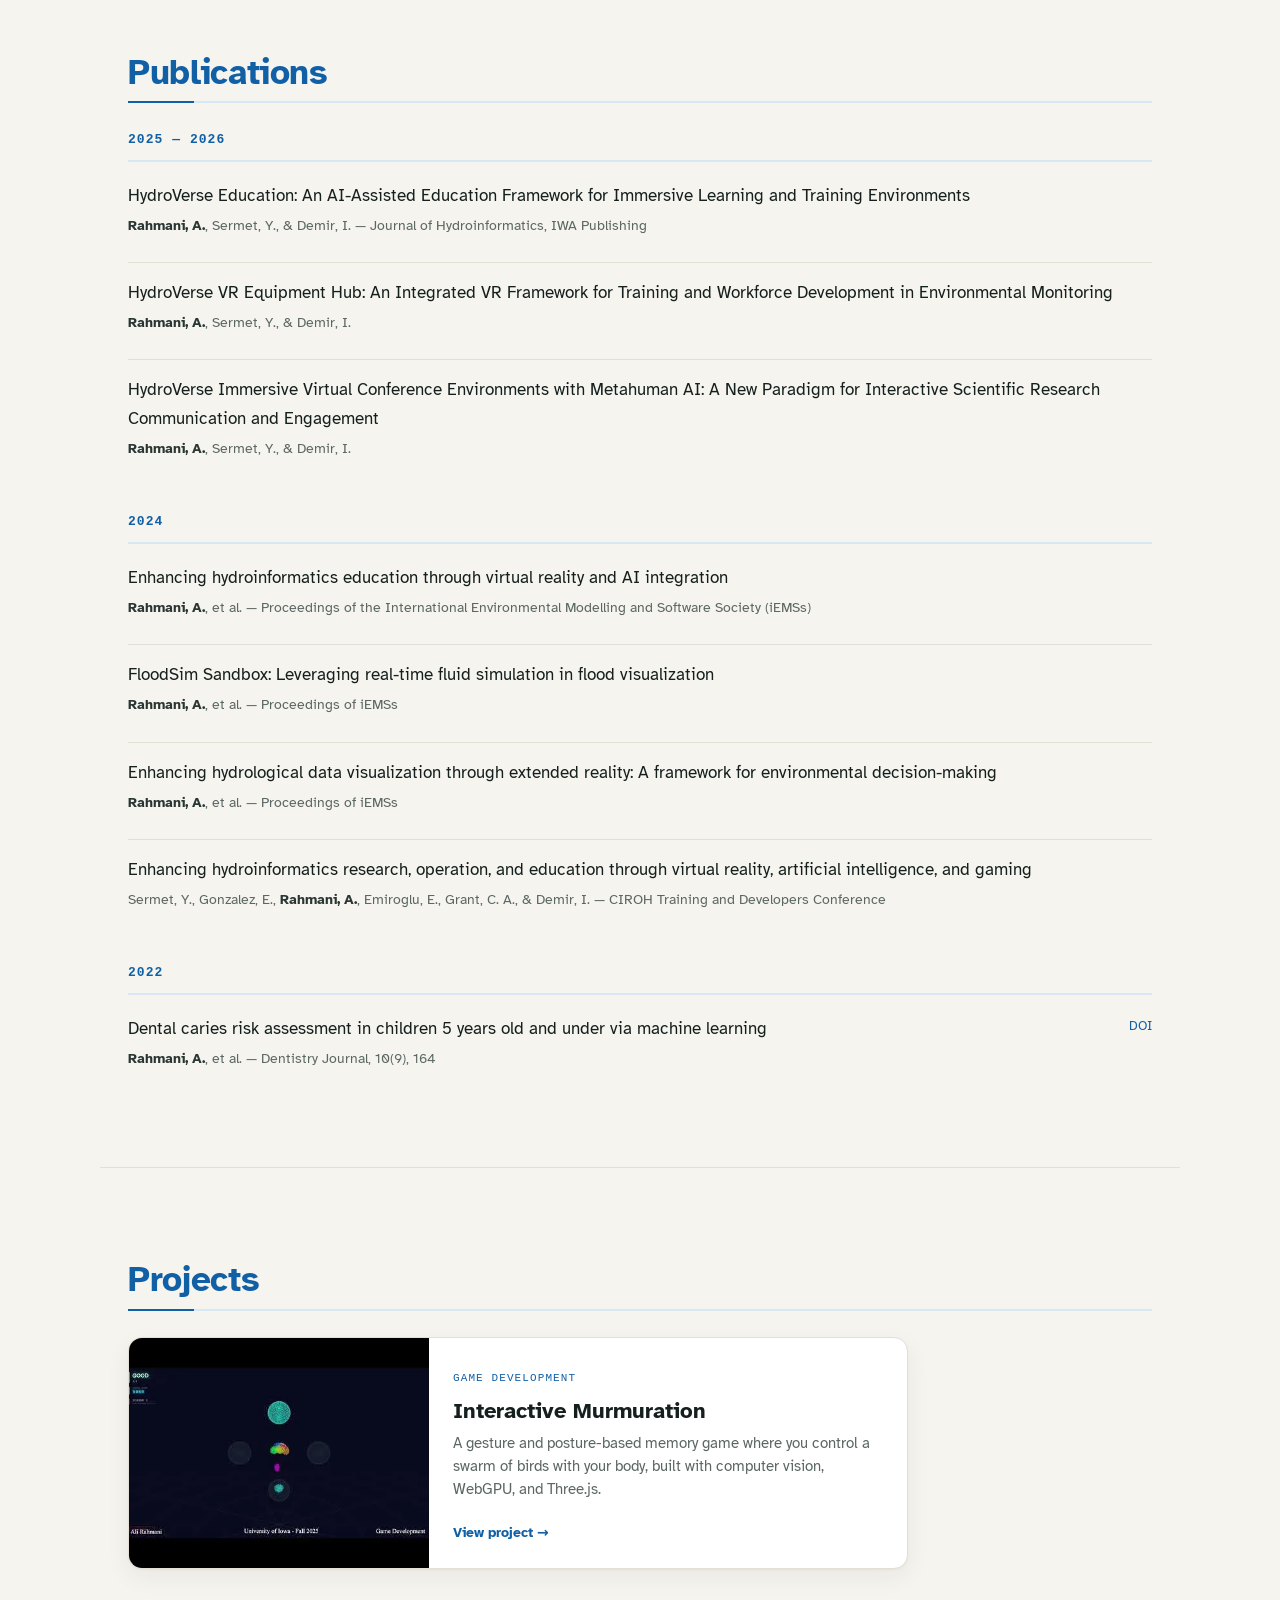
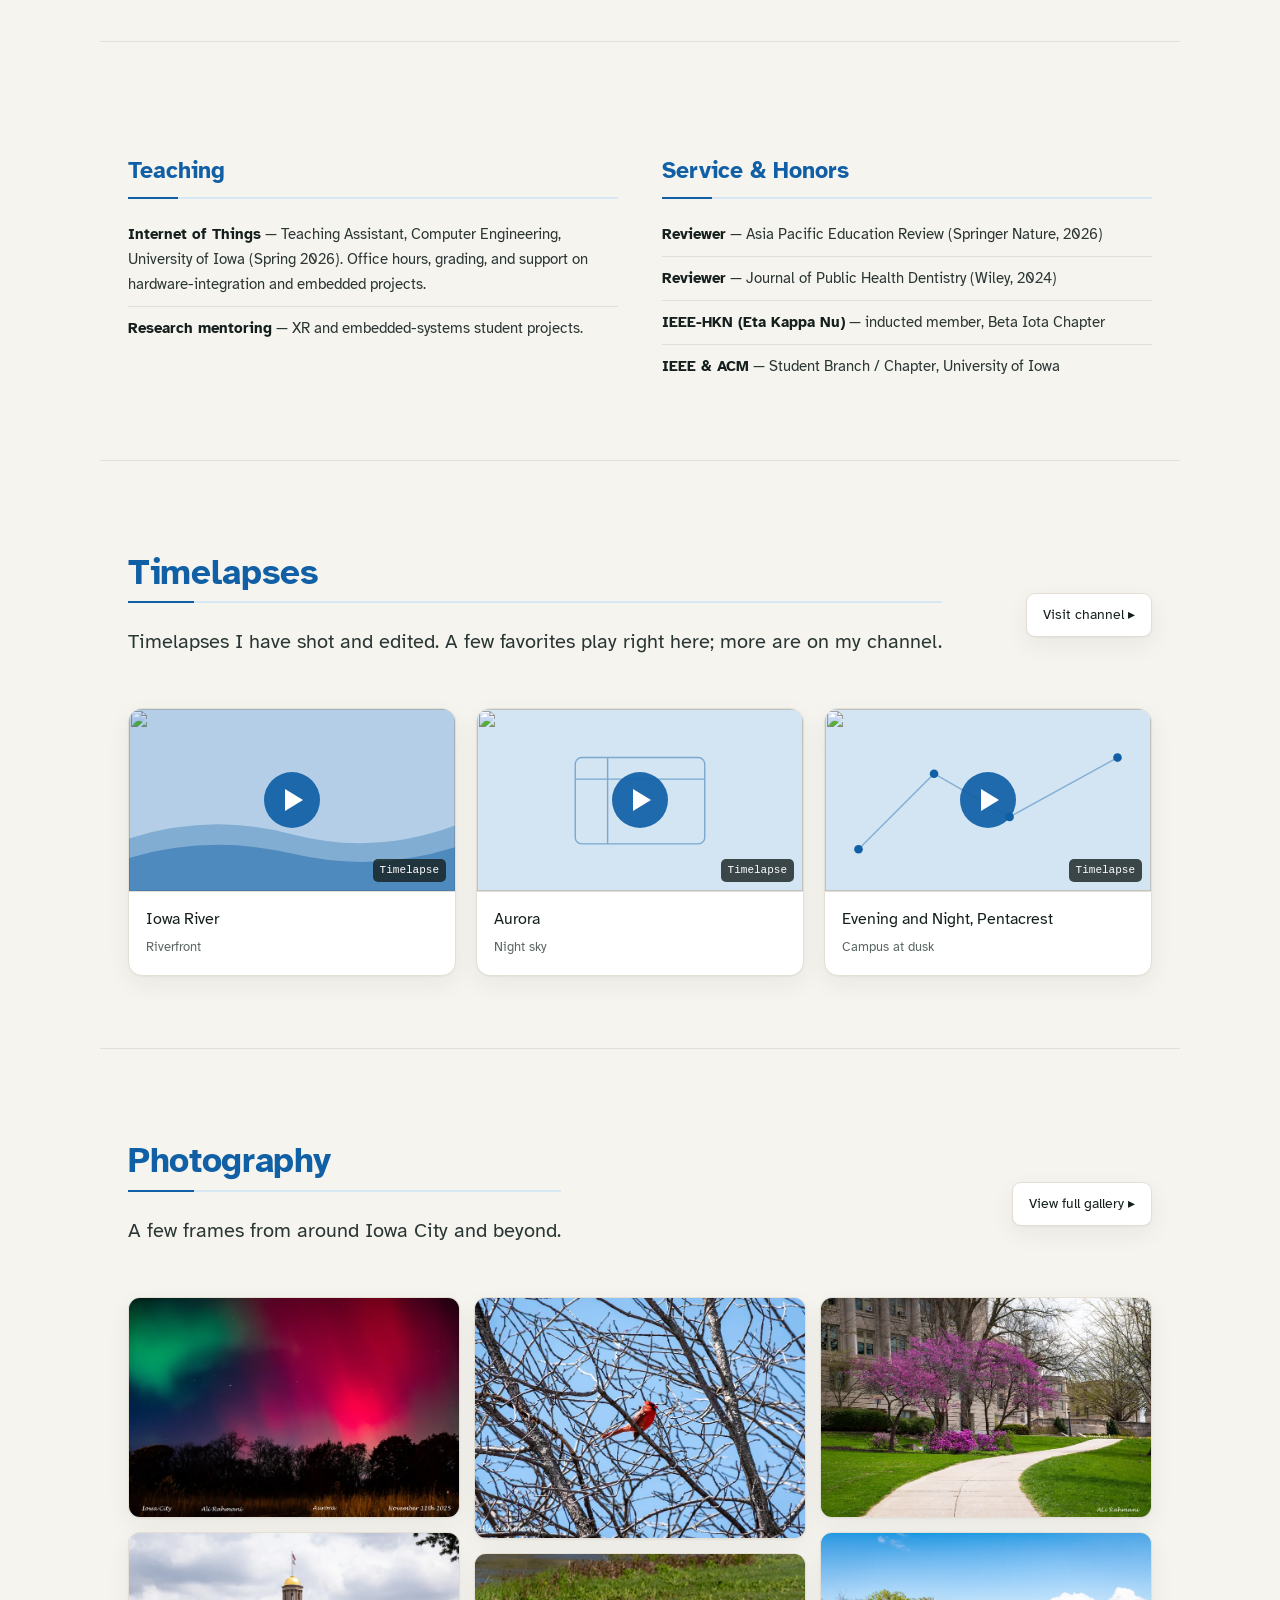
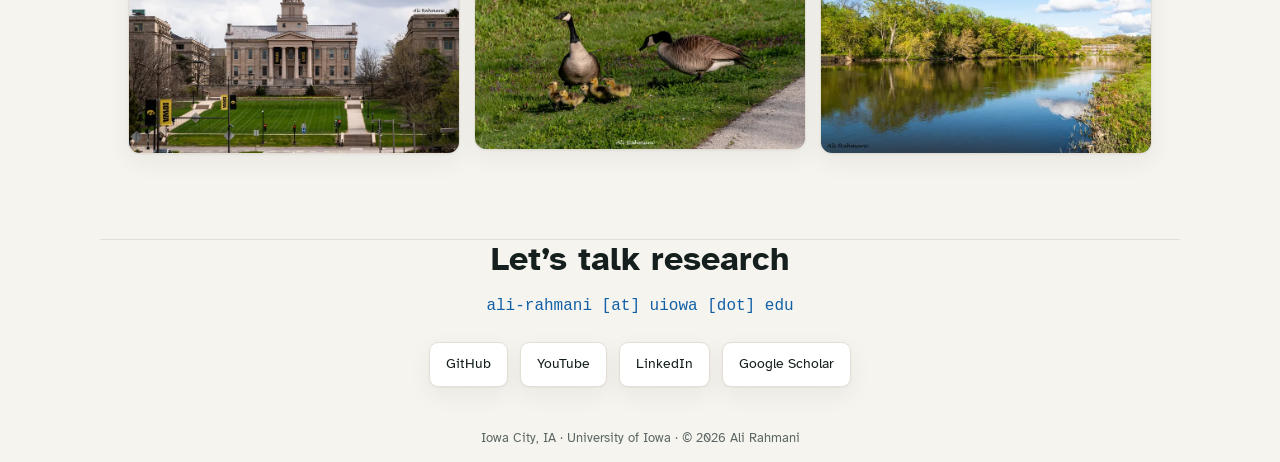
==== commit a0e51d42: "Ali Rahmani — academic personal website" ====
--- a/index.html
+++ b/index.html
@@ -33,9 +33,10 @@
   </nav>
 
   <header class="hero" id="top">
+    <div class="grid-bg" aria-hidden="true"></div>
     <div class="hero-in">
       <div>
-        <p class="eyebrow">PhD Candidate in Informatics · University of Iowa</p>
+        <p class="eyebrow">PhD in Informatics · University of Iowa</p>
         <h1>Ali Rahmani</h1>
         <p class="thesis"><span class="typed" data-text="I enjoy turning curious ideas into technology"></span></p>
         <div class="cta">
@@ -43,7 +44,6 @@
           <a class="btn" href="https://github.com/alirahmaniq">GitHub</a>
           <a class="btn" href="https://www.youtube.com/@AliRahmaniQ">YouTube</a>
           <a class="btn" href="https://www.linkedin.com/in/alirahmaniq">LinkedIn</a>
-          <a class="btn disc" href="discoveries.html">Discoveries</a>
         </div>
       </div>
       <div class="portrait">
@@ -59,7 +59,7 @@
   <section id="about" class="wrap">
     <h2 class="sec">About Me</h2>
     <div class="lead">
-      <p>Hi! I'm Ali Rahmani, a PhD candidate in Informatics at the University of Iowa, working in the HoloReality Lab. My current work spans AI-driven VR teacher training, VR vision exams that fuse EEG, heart-rate, and eye-tracking signals, and assistive navigation for blind and low-vision users. Before Iowa, I earned an MSc in Computer Engineering (AI) and a BSc in Software Engineering in Tehran, where I spent several years building VR systems for cognitive and brain research.</p>
+      <p>Hi! I'm Ali Rahmani, a PhD student in Informatics at the University of Iowa, working in the HoloReality Lab. My current work spans AI-driven VR training for teachers, biometric-adaptive VR eye exams, assistive tools for low-vision users, and wearable ML for motion coaching. Before Iowa, I earned an MSc in Computer Engineering (AI) and a BSc in Software Engineering in Tehran, where I spent several years building VR systems for cognitive and brain research.</p>
       <p>Outside research, I lift weights, cycle, and shoot timelapses.</p>
     </div>
   </section>
@@ -147,7 +147,6 @@
 
   <section id="projects" class="wrap">
     <h2 class="sec">Projects</h2>
-    <div class="proj-grid">
     <a class="proj-card" href="interactive-murmuration.html">
       <div class="proj-media"><img src="assets/game/cover.webp" loading="lazy" alt="Interactive Murmuration" /></div>
       <div class="proj-body">
@@ -157,16 +156,6 @@
         <span class="proj-link">View project &rarr;</span>
       </div>
     </a>
-    <a class="proj-card" href="hello-shake-me.html">
-      <div class="proj-media"><img src="assets/hello-shake/cover.webp" loading="lazy" alt="Hello, shake me device" /></div>
-      <div class="proj-body">
-        <span class="proj-tag">Hardware · Firmware</span>
-        <h3>Hello, shake me</h3>
-        <p>A tiny round-screen gadget that writes "hello" and gives you a kind word when you shake it, built on an ESP32-S3 with a custom 2D renderer and audio synth.</p>
-        <span class="proj-link">View project &rarr;</span>
-      </div>
-    </a>
-    </div>
   </section>
 
   <section id="teaching" class="wrap">
@@ -174,18 +163,17 @@
       <div class="mini">
         <h3>Teaching</h3>
         <ul>
-          <li><b>Communication Networks</b> — Teaching Assistant, Electrical &amp; Computer Engineering, University of Iowa (Fall 2026).</li>
-          <li><b>Internet of Things</b> — Teaching Assistant, Electrical &amp; Computer Engineering, University of Iowa (Spring 2026). Office hours, grading, and support on hardware integration, embedded systems, and networking.</li>
-          <li><b>Mentoring</b> — Peer mentor for graduate students (Grad P2P), and undergraduate researchers on XR and embedded-systems projects.</li>
+          <li><b>Internet of Things</b> — Teaching Assistant, Computer Engineering, University of Iowa (Spring 2026). Office hours, grading, and support on hardware-integration and embedded projects.</li>
+          <li><b>Research mentoring</b> — XR and embedded-systems student projects.</li>
         </ul>
       </div>
       <div class="mini">
         <h3>Service &amp; Honors</h3>
         <ul>
-          <li><b>IEEE-HKN (Eta Kappa Nu)</b> — inducted member, Beta Iota Chapter (2026)</li>
           <li><b>Reviewer</b> — Asia Pacific Education Review (Springer Nature, 2026)</li>
           <li><b>Reviewer</b> — Journal of Public Health Dentistry (Wiley, 2024)</li>
-          <li><b>Member</b> — ACM SIGGRAPH, Graduate &amp; Professional Student Government, IEEE Student Branch, and ACM Student Chapter</li>
+          <li><b>IEEE-HKN (Eta Kappa Nu)</b> — inducted member, Beta Iota Chapter</li>
+          <li><b>IEEE &amp; ACM</b> — Student Branch / Chapter, University of Iowa</li>
         </ul>
       </div>
     </div>
--- a/css/style.css
+++ b/css/style.css
@@ -32,8 +32,7 @@
 
 *{box-sizing:border-box}
 html{scroll-behavior:smooth}
-body{margin:0;color:var(--ink);font-family:var(--sans);
-  background:linear-gradient(155deg,var(--paper) 0%,color-mix(in srgb,var(--accent) 8%,var(--paper)) 100%) fixed no-repeat;
+body{margin:0;background:var(--paper);color:var(--ink);font-family:var(--sans);
   line-height:1.72;font-size:18px;-webkit-font-smoothing:antialiased;transition:background .3s,color .3s}
 /* offset anchored sections so headings clear the sticky nav */
 section[id],header[id]{scroll-margin-top:82px}
@@ -64,6 +63,10 @@
 
 /* hero */
 header.hero{position:relative;overflow:hidden;border-bottom:1px solid var(--line)}
+.grid-bg{position:absolute;inset:0;opacity:.5;
+  background-image:linear-gradient(var(--line) 1px,transparent 1px),linear-gradient(90deg,var(--line) 1px,transparent 1px);
+  background-size:44px 44px;mask-image:radial-gradient(120% 90% at 78% 30%,#000,transparent 72%);
+  -webkit-mask-image:radial-gradient(120% 90% at 78% 30%,#000,transparent 72%)}
 .hero-in{position:relative;display:grid;grid-template-columns:1.5fr .9fr;gap:44px;align-items:center;
   padding:74px 28px 66px;max-width:var(--maxw);margin:0 auto}
 .hero h1{font-size:clamp(38px,6vw,60px);letter-spacing:-.015em}
@@ -79,12 +82,9 @@
 .btn:hover{border-color:var(--accent);color:var(--accent);transform:translateY(-1px)}
 .btn.primary{background:var(--accent);color:#fff;border-color:var(--accent)}
 .btn.primary:hover{background:var(--accent-2);color:#fff}
-.btn.disc{background:#107a63;color:#fff;border-color:#107a63}
-.btn.disc:hover{background:#0b5f4d;color:#fff;border-color:#0b5f4d}
 .portrait{justify-self:center;position:relative}
 .portrait .frame{width:210px;height:210px;border-radius:50%;background:var(--wash);
-  border:1px solid var(--line);display:grid;place-items:center;overflow:hidden;
-  box-shadow:0 0 0 9px color-mix(in srgb,var(--accent) 13%,transparent),0 18px 42px rgba(0,0,0,.18)}
+  border:1px solid var(--line);display:grid;place-items:center;overflow:hidden;box-shadow:var(--shadow)}
 .portrait .frame img{width:100%;height:100%;object-fit:cover}
 .portrait .frame span{font-family:var(--serif);font-size:60px;color:var(--accent);font-weight:600}
 .coord{position:absolute;font-family:var(--mono);font-size:11px;color:var(--muted);
@@ -182,21 +182,20 @@
 .social{display:flex;gap:12px;justify-content:center;flex-wrap:wrap}
 .foot-note{margin-top:40px;font-size:13px;color:var(--muted)}
 
-/* projects (home) — two-up card grid */
-.proj-grid{display:grid;grid-template-columns:repeat(2,1fr);gap:18px;margin-top:26px;max-width:880px}
-.proj-card{display:flex;flex-direction:column;text-decoration:none;color:inherit;
+/* projects (home) */
+.proj-card{display:grid;grid-template-columns:300px 1fr;text-decoration:none;color:inherit;
   background:var(--card);border:1px solid var(--line);border-radius:14px;overflow:hidden;box-shadow:var(--shadow);
-  transition:transform .25s ease,border-color .25s ease}
+  transition:transform .25s ease,border-color .25s ease;margin-top:26px;max-width:780px}
 .proj-card:hover{transform:translateY(-3px);border-color:var(--accent)}
-.proj-media{position:relative;overflow:hidden;background:var(--wash);aspect-ratio:16/10}
+.proj-media{position:relative;overflow:hidden;background:var(--wash);min-height:190px}
 .proj-media img{width:100%;height:100%;object-fit:cover;display:block;transition:transform .35s ease}
 .proj-card:hover .proj-media img{transform:scale(1.04)}
-.proj-body{padding:16px 18px}
+.proj-body{padding:22px 24px}
 .proj-tag{font-family:var(--mono);font-size:11px;letter-spacing:.1em;text-transform:uppercase;color:var(--accent)}
-.proj-body h3{font-size:19px;margin:7px 0 7px;color:var(--ink)}
-.proj-body p{margin:0 0 10px;font-size:14px;color:var(--muted);line-height:1.5}
-.proj-link{font-size:13px;font-weight:700;color:var(--accent)}
-@media(max-width:620px){.proj-grid{grid-template-columns:1fr}}
+.proj-body h3{font-size:22px;margin:8px 0 8px;color:var(--ink)}
+.proj-body p{margin:0 0 14px;font-size:15px;color:var(--muted);line-height:1.55}
+.proj-link{font-size:14px;font-weight:700;color:var(--accent)}
+@media(max-width:600px){.proj-card{grid-template-columns:1fr}.proj-media{min-height:0;aspect-ratio:16/9}}
 
 /* photo gallery */
 .photo-grid{columns:3 260px;column-gap:14px;margin-top:30px}
